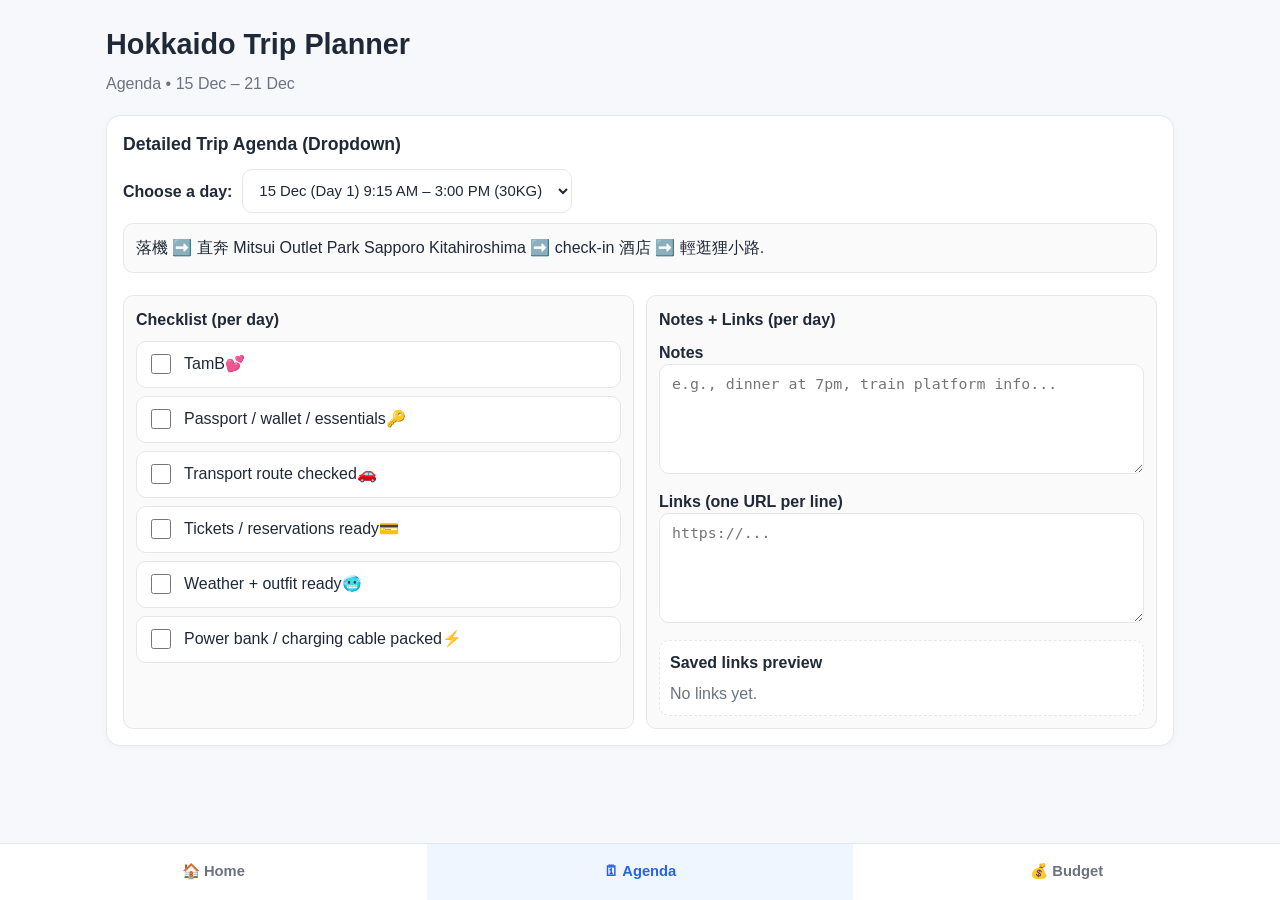
==== agenda.html @ ea69295f "Update Day 7 time in agenda.html" ====
<!DOCTYPE html>
<html lang="en">
<head>
  <meta charset="UTF-8" />
  <meta name="viewport" content="width=device-width, initial-scale=1.0" />
  <meta name="theme-color" content="#2563eb" />
  <link rel="manifest" href="./manifest.json" />
  <title>Hokkaido Trip Planner • Agenda</title>
  <style>
    :root{
      --bg:#f7f8fb;
      --card:#ffffff;
      --text:#1f2937;
      --muted:#6b7280;
      --line:#e5e7eb;
      --brand:#2563eb;
      --brand-soft:#eff6ff;
    }

    *{box-sizing:border-box}

    body{
      margin:0;
      background:var(--bg);
      color:var(--text);
      font-family:Arial, Helvetica, sans-serif;
      line-height:1.45;
      padding-bottom:calc(72px + env(safe-area-inset-bottom));
    }

    .container{
      max-width:1100px;
      margin:24px auto;
      padding:0 16px 24px;
    }

    h1{margin:0 0 6px;font-size:1.8rem}
    .subtitle{color:var(--muted); margin-bottom:20px}

    .card{
      background:var(--card);
      border:1px solid var(--line);
      border-radius:14px;
      padding:16px;
      margin-bottom:16px;
      box-shadow:0 2px 8px rgba(0,0,0,0.03);
    }

    h2{
      font-size:1.1rem;
      margin:0 0 12px;
    }

    .row{
      display:flex;
      gap:10px;
      flex-wrap:wrap;
      align-items:center;
    }

    .muted{color:var(--muted)}

    select, textarea{
      border:1px solid var(--line);
      border-radius:10px;
      padding:10px 12px;
      font-size:0.93rem;
      background:#fff;
      color:var(--text);
    }

    select{
      min-height:44px;
      cursor:pointer;
      min-width:220px;
    }

    textarea{
      width:100%;
      min-height:110px;
      resize:vertical;
    }

    .detail-box{
      margin-top:10px;
      padding:12px;
      border:1px solid var(--line);
      border-radius:10px;
      background:#fafafa;
    }

    .two-col{
      display:grid;
      grid-template-columns:1fr;
      gap:12px;
      margin-top:12px;
    }

    .checklist-list{
      margin:0;
      padding:0;
      list-style:none;
      display:grid;
      gap:8px;
    }

    .check-item{
      display:flex;
      align-items:flex-start;
      gap:10px;
      background:#fff;
      border:1px solid var(--line);
      border-radius:10px;
      padding:10px;
    }

    .check-item input[type="checkbox"]{
      width:20px;
      height:20px;
      margin-top:2px;
      accent-color:var(--brand);
    }

    .saved-links{
      margin-top:10px;
      padding:10px;
      background:#fff;
      border:1px dashed var(--line);
      border-radius:10px;
    }

    .saved-links ul{
      margin:8px 0 0;
      padding-left:18px;
    }

    .saved-links a{
      color:var(--brand);
      text-decoration:none;
      word-break:break-all;
    }

    :focus-visible{
      outline:3px solid #93c5fd;
      outline-offset:2px;
    }

    /* Bottom nav */
    .bottom-nav{
      position:fixed;
      left:0;
      right:0;
      bottom:0;
      display:grid;
      grid-template-columns:repeat(3, 1fr);
      background:#fff;
      border-top:1px solid var(--line);
      z-index:999;
      padding-bottom:env(safe-area-inset-bottom);
    }

    .bottom-nav a{
      text-align:center;
      padding:12px 6px;
      text-decoration:none;
      color:var(--muted);
      font-weight:600;
      font-size:0.92rem;
      min-height:56px;
      display:flex;
      align-items:center;
      justify-content:center;
    }

    .bottom-nav a.active{
      color:var(--brand);
      background:var(--brand-soft);
    }

    @media (min-width:700px){
      .two-col{grid-template-columns:1fr 1fr;}
    }

    @media (max-width:640px){
      .row > *{width:100%}
      select{width:100%}
    }
  </style>
</head>
<body data-page="agenda">
  <div class="container">
    <h1>Hokkaido Trip Planner</h1>
    <div class="subtitle">Agenda • 15 Dec – 21 Dec</div>

    <section class="card">
      <h2>Detailed Trip Agenda (Dropdown)</h2>

      <div class="row">
        <label for="daySelect"><strong>Choose a day:</strong></label>
        <select id="daySelect" aria-label="Choose day for detail, checklist and notes">
          <option value="d1">15 Dec (Day 1) 9:15 AM – 3:00 PM (30KG)</option>
          <option value="d2">16 Dec (Day 2)</option>
          <option value="d3">17 Dec (Day 3)</option>
          <option value="d4">18 Dec (Day 4)</option>
          <option value="d5">19 Dec (Day 5)</option>
          <option value="d6">20 Dec (Day 6)</option>
          <option value="d7">21 Dec (Day 7) 4:30 PM – 9:30 PM (40KG)</option>
        </select>
      </div>

      <div id="dayDetail" class="detail-box" aria-live="polite"></div>

      <div class="two-col">
        <div class="detail-box">
          <strong>Checklist (per day)</strong>
          <ul id="checklistContainer" class="checklist-list" style="margin-top:10px;"></ul>
        </div>

        <div class="detail-box">
          <strong>Notes + Links (per day)</strong>

          <div style="margin-top:10px;">
            <label for="dayNotes"><strong>Notes</strong></label>
            <textarea id="dayNotes" placeholder="e.g., dinner at 7pm, train platform info..."></textarea>
          </div>

          <div style="margin-top:10px;">
            <label for="dayLinks"><strong>Links (one URL per line)</strong></label>
            <textarea id="dayLinks" placeholder="https://..."></textarea>
          </div>

          <div class="saved-links" id="savedLinksPreview">
            <strong>Saved links preview</strong>
            <ul id="savedLinksList"></ul>
            <div id="noLinks" class="muted" style="margin-top:6px;">No links yet.</div>
          </div>
        </div>
      </div>
    </section>
  </div>

  <!-- Bottom Navigation -->
  <nav class="bottom-nav" aria-label="Bottom navigation">
    <a href="./index.html" data-page="home">🏠 Home</a>
    <a href="./agenda.html" data-page="agenda">🗓 Agenda</a>
    <a href="./budget.html" data-page="budget">💰 Budget</a>
  </nav>

  <script>
    // -----------------------------
    // Storage keys (same as original)
    // -----------------------------
    const CHECKLIST_KEY = "hokkaido_trip_checklist_v1";
    const NOTES_KEY = "hokkaido_trip_notes_v1";
    const AGENDA_DAY_KEY = "hokkaido_trip_selected_day_v1";

    // -----------------------------
    // Data
    // -----------------------------
    const agendaDetails = {
      d1: "落機 ➡️ 直奔 Mitsui Outlet Park Sapporo Kitahiroshima ➡️ check-in 酒店 ➡️ 輕逛狸小路.",
      d2: "札幌 ➡️ 小樽, 行小樽運河、堺町通（玻璃工藝、音樂盒博物館、LeTAO甜點）、蒸汽鐘、雪之燈路.",
      d3: "小樽 ➡️ 二世谷 Grand HIRAFU🏂⛷️",
      d4: "二世谷 ➡️ 洞爺湖 睇湖景、溫泉、搭纜車🚡睇火山 ➡️ 去登別睇地獄谷、溫泉旅館🔥",
      d5: "登別 ➡️ 札幌 行白色戀人公園（巧克力+冬季燈光）、購物、吃蟹/成吉思汗烤肉、去支笏湖（Lake Shikotsu）睇冰景",
      d6: "札幌 ➡️ 富良野/美瑛 行Farm Tomita等，睇雪景、Blue Pond",
      d7: "返札幌自由時間 ➡️ 還車 ➡️ 返香港"
    };

    const dayLabels = {
      d1: "15 Dec (Day 1)",
      d2: "16 Dec (Day 2)",
      d3: "17 Dec (Day 3)",
      d4: "18 Dec (Day 4)",
      d5: "19 Dec (Day 5)",
      d6: "20 Dec (Day 6)",
      d7: "21 Dec (Day 7)"
    };

    const defaultChecklistItems = [
      "TamB💕",
      "Passport / wallet / essentials🔑",
      "Transport route checked🚗",
      "Tickets / reservations ready💳",
      "Weather + outfit ready🥶",
      "Power bank / charging cable packed⚡"
    ];

    // -----------------------------
    // Elements
    // -----------------------------
    const daySelect = document.getElementById("daySelect");
    const dayDetail = document.getElementById("dayDetail");
    const checklistContainer = document.getElementById("checklistContainer");
    const dayNotes = document.getElementById("dayNotes");
    const dayLinks = document.getElementById("dayLinks");
    const savedLinksList = document.getElementById("savedLinksList");
    const noLinks = document.getElementById("noLinks");

    // -----------------------------
    // Helpers
    // -----------------------------
    function readJSON(key, fallback) {
      try {
        const raw = localStorage.getItem(key);
        return raw ? JSON.parse(raw) : fallback;
      } catch {
        return fallback;
      }
    }

    function writeJSON(key, data) {
      localStorage.setItem(key, JSON.stringify(data));
    }

    function currentDayKey() {
      return daySelect.value;
    }

    function initBottomNav() {
      const page = document.body.dataset.page;
      document.querySelectorAll(".bottom-nav a").forEach(a => {
        if (a.dataset.page === page) a.classList.add("active");
      });
    }

    // -----------------------------
    // Render functions
    // -----------------------------
    function renderDayDetail() {
      dayDetail.textContent = agendaDetails[currentDayKey()] || "";
    }

    function renderChecklistAndNotes() {
      const d = currentDayKey();

      // checklist
      const allChecklist = readJSON(CHECKLIST_KEY, {});
      const dayState = allChecklist[d] || defaultChecklistItems.map(() => false);
      checklistContainer.innerHTML = "";

      defaultChecklistItems.forEach((item, idx) => {
        const li = document.createElement("li");
        li.className = "check-item";

        const cb = document.createElement("input");
        cb.type = "checkbox";
        cb.checked = !!dayState[idx];
        cb.setAttribute("aria-label", `${item} for ${dayLabels[d]}`);
        cb.addEventListener("change", () => {
          const latest = readJSON(CHECKLIST_KEY, {});
          const arr = latest[d] || defaultChecklistItems.map(() => false);
          arr[idx] = cb.checked;
          latest[d] = arr;
          writeJSON(CHECKLIST_KEY, latest);
        });

        const text = document.createElement("span");
        text.textContent = item;

        li.appendChild(cb);
        li.appendChild(text);
        checklistContainer.appendChild(li);
      });

      // notes + links
      const allNotes = readJSON(NOTES_KEY, {});
      dayNotes.value = allNotes[d]?.notes || "";
      dayLinks.value = allNotes[d]?.links || "";
      renderLinksPreview(dayLinks.value);
    }

    function renderLinksPreview(rawText) {
      savedLinksList.innerHTML = "";
      const lines = (rawText || "")
        .split("\n")
        .map(s => s.trim())
        .filter(Boolean);

      if (!lines.length) {
        noLinks.style.display = "block";
        return;
      }

      noLinks.style.display = "none";

      lines.forEach(url => {
        const li = document.createElement("li");
        const a = document.createElement("a");

        let href = url;
        if (!/^https?:\/\//i.test(href)) href = "https://" + href;

        a.href = href;
        a.target = "_blank";
        a.rel = "noopener noreferrer";
        a.textContent = url;

        li.appendChild(a);
        savedLinksList.appendChild(li);
      });
    }

    function saveNotesForCurrentDay() {
      const d = currentDayKey();
      const allNotes = readJSON(NOTES_KEY, {});
      allNotes[d] = {
        notes: dayNotes.value,
        links: dayLinks.value
      };
      writeJSON(NOTES_KEY, allNotes);
    }

    // -----------------------------
    // Events
    // -----------------------------
    daySelect.addEventListener("change", () => {
      localStorage.setItem(AGENDA_DAY_KEY, daySelect.value);
      renderDayDetail();
      renderChecklistAndNotes();
    });

    dayNotes.addEventListener("input", saveNotesForCurrentDay);

    dayLinks.addEventListener("input", () => {
      saveNotesForCurrentDay();
      renderLinksPreview(dayLinks.value);
    });

    // -----------------------------
    // Init
    // -----------------------------
    (function init() {
      initBottomNav();

      const savedDay = localStorage.getItem(AGENDA_DAY_KEY);
      if (savedDay && agendaDetails[savedDay]) {
        daySelect.value = savedDay;
      }

      renderDayDetail();
      renderChecklistAndNotes();
    })();

    // Optional PWA service worker registration
    if ("serviceWorker" in navigator) {
      window.addEventListener("load", () => {
        navigator.serviceWorker
          .register("./service-worker.js")
          .catch(err => console.warn("Service Worker registration failed:", err));
      });
    }
  </script>
</body>
</html>
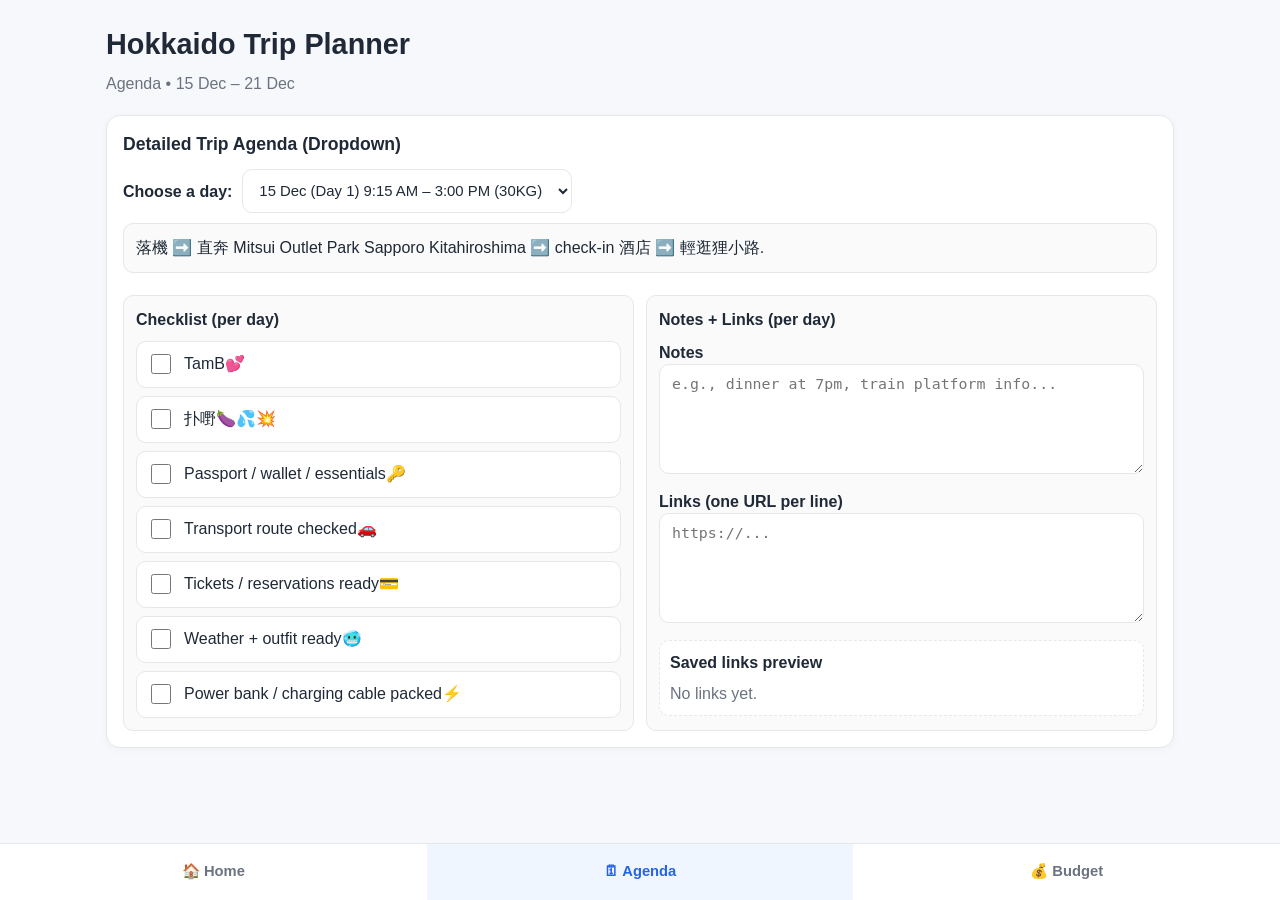
==== commit 639b545b: "Add new checklist item to agenda" ====
--- a/agenda.html
+++ b/agenda.html
@@ -279,6 +279,7 @@
 
     const defaultChecklistItems = [
       "TamB💕",
+      "扑嘢🍆💦💥",
       "Passport / wallet / essentials🔑",
       "Transport route checked🚗",
       "Tickets / reservations ready💳",
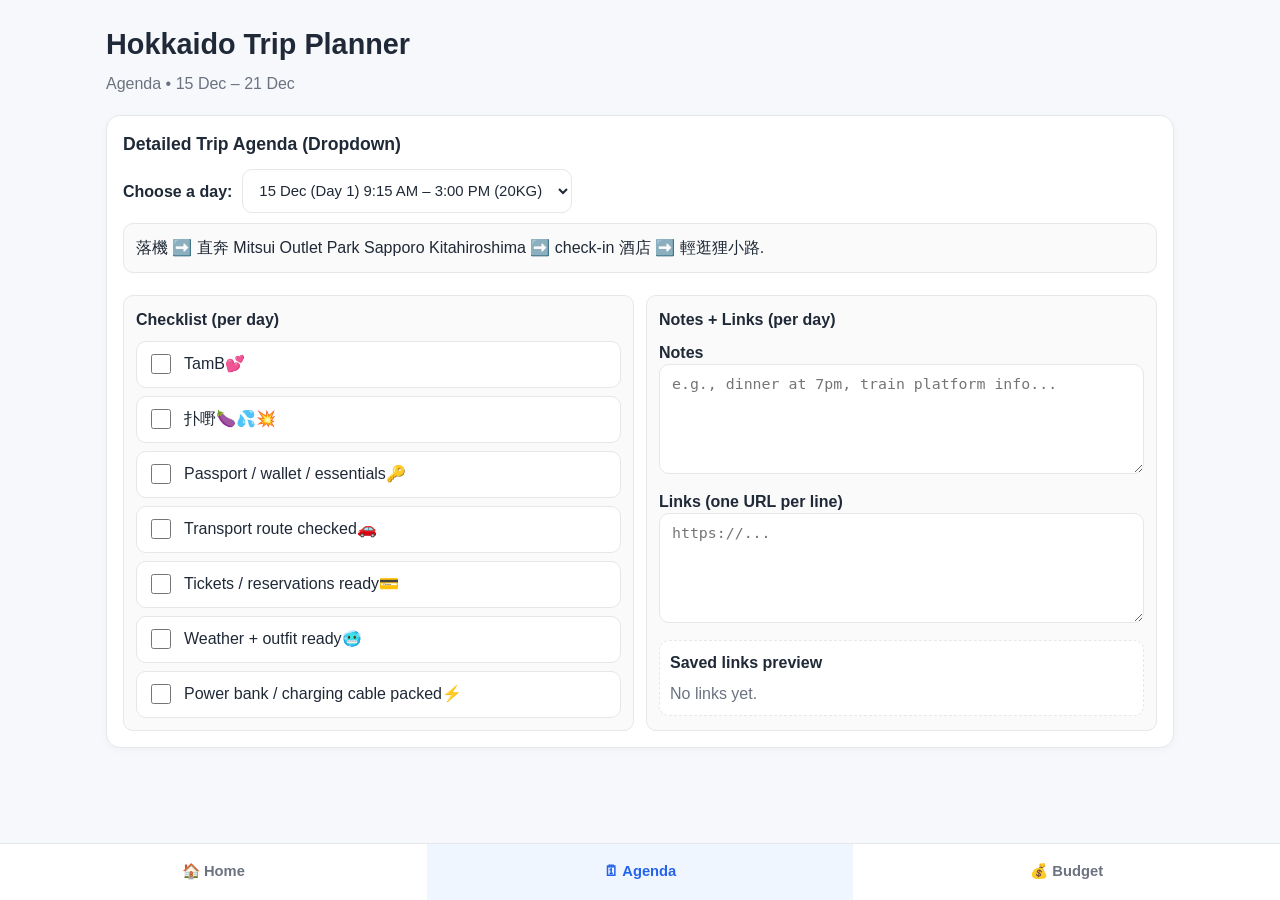
==== commit d64fd3db: "Update agenda options and descriptions for days" ====
--- a/agenda.html
+++ b/agenda.html
@@ -198,13 +198,14 @@
       <div class="row">
         <label for="daySelect"><strong>Choose a day:</strong></label>
         <select id="daySelect" aria-label="Choose day for detail, checklist and notes">
-          <option value="d1">15 Dec (Day 1) 9:15 AM – 3:00 PM (30KG)</option>
+          <option value="d1">15 Dec (Day 1) 9:15 AM – 3:00 PM (20KG)</option>
           <option value="d2">16 Dec (Day 2)</option>
           <option value="d3">17 Dec (Day 3)</option>
           <option value="d4">18 Dec (Day 4)</option>
           <option value="d5">19 Dec (Day 5)</option>
           <option value="d6">20 Dec (Day 6)</option>
-          <option value="d7">21 Dec (Day 7) 4:30 PM – 9:30 PM (40KG)</option>
+          <option value="d6">21 Dec (Day 7)</option>
+          <option value="d7">22 Dec (Day 8) 4:00 PM – 9:30 PM (30KG)</option>
         </select>
       </div>
 
@@ -262,9 +263,11 @@
       d2: "札幌 ➡️ 小樽, 行小樽運河、堺町通（玻璃工藝、音樂盒博物館、LeTAO甜點）、蒸汽鐘、雪之燈路.",
       d3: "小樽 ➡️ 二世谷 Grand HIRAFU🏂⛷️",
       d4: "二世谷 ➡️ 洞爺湖 睇湖景、溫泉、搭纜車🚡睇火山 ➡️ 去登別睇地獄谷、溫泉旅館🔥",
-      d5: "登別 ➡️ 札幌 行白色戀人公園（巧克力+冬季燈光）、購物、吃蟹/成吉思汗烤肉、去支笏湖（Lake Shikotsu）睇冰景",
-      d6: "札幌 ➡️ 富良野/美瑛 行Farm Tomita等，睇雪景、Blue Pond",
-      d7: "返札幌自由時間 ➡️ 還車 ➡️ 返香港"
+      d5: "登別伊達時代村 ➡️ 札幌 行白色戀人公園（巧克力+冬季燈光）、成吉思汗烤肉、去Lake Shikotsu睇冰景",
+      d6: "札幌 ➡️ 富良野旭山動物園睇企鵝巡遊 ➡️ Blue Pond & 聖誕樹 & 白鬚瀑布 ➡️ 🌃 去精靈露台 & 歡寒村",
+      d7: "➡️四季彩之丘/千代田牧場，睇小動物&玩雪地摩托",
+      d8: "返札幌自由時間 ➡️ 還車 ➡️ 返香港"
+      
     };
 
     const dayLabels = {
@@ -274,7 +277,8 @@
       d4: "18 Dec (Day 4)",
       d5: "19 Dec (Day 5)",
       d6: "20 Dec (Day 6)",
-      d7: "21 Dec (Day 7)"
+      d7: "21 Dec (Day 6)",
+      d8: "22 Dec (Day 7)"
     };
 
     const defaultChecklistItems = [
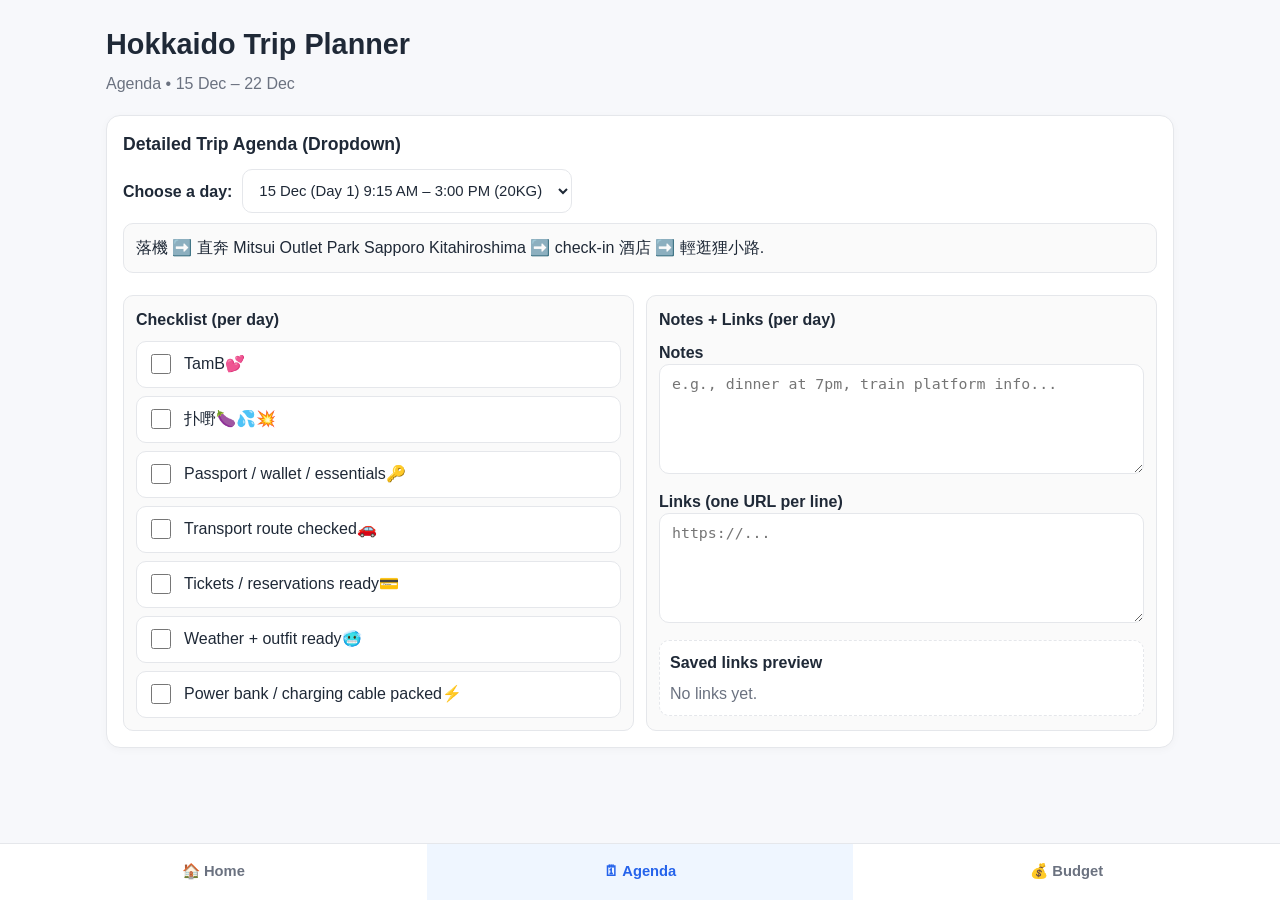
==== commit 482ddd1a: "Update agenda.html" ====
--- a/agenda.html
+++ b/agenda.html
@@ -190,7 +190,7 @@
 <body data-page="agenda">
   <div class="container">
     <h1>Hokkaido Trip Planner</h1>
-    <div class="subtitle">Agenda • 15 Dec – 21 Dec</div>
+    <div class="subtitle">Agenda • 15 Dec – 22 Dec</div>
 
     <section class="card">
       <h2>Detailed Trip Agenda (Dropdown)</h2>
@@ -267,7 +267,6 @@
       d6: "札幌 ➡️ 富良野旭山動物園睇企鵝巡遊 ➡️ Blue Pond & 聖誕樹 & 白鬚瀑布 ➡️ 🌃 去精靈露台 & 歡寒村",
       d7: "➡️四季彩之丘/千代田牧場，睇小動物&玩雪地摩托",
       d8: "返札幌自由時間 ➡️ 還車 ➡️ 返香港"
-      
     };
 
     const dayLabels = {
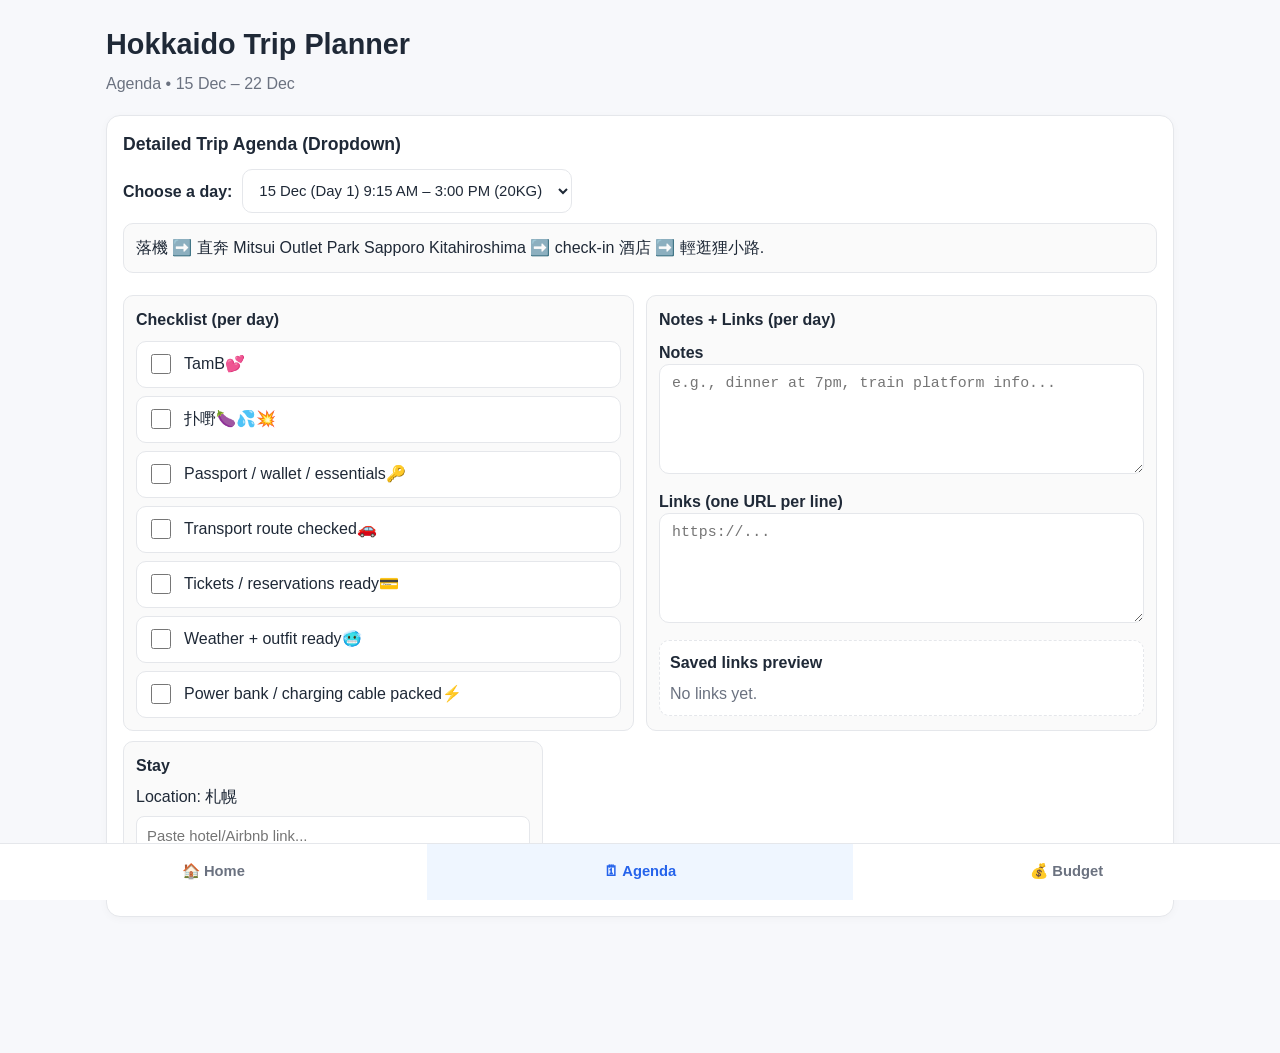
==== commit 35150a00: "Add hotel link input and preview to agenda" ====
--- a/agenda.html
+++ b/agenda.html
@@ -16,9 +16,7 @@
       --brand:#2563eb;
       --brand-soft:#eff6ff;
     }
-
     *{box-sizing:border-box}
-
     body{
       margin:0;
       background:var(--bg);
@@ -27,16 +25,13 @@
       line-height:1.45;
       padding-bottom:calc(72px + env(safe-area-inset-bottom));
     }
-
     .container{
       max-width:1100px;
       margin:24px auto;
       padding:0 16px 24px;
     }
-
     h1{margin:0 0 6px;font-size:1.8rem}
     .subtitle{color:var(--muted); margin-bottom:20px}
-
     .card{
       background:var(--card);
       border:1px solid var(--line);
@@ -45,22 +40,18 @@
       margin-bottom:16px;
       box-shadow:0 2px 8px rgba(0,0,0,0.03);
     }
-
     h2{
       font-size:1.1rem;
       margin:0 0 12px;
     }
-
     .row{
       display:flex;
       gap:10px;
       flex-wrap:wrap;
       align-items:center;
     }
-
     .muted{color:var(--muted)}
-
-    select, textarea{
+    select, textarea, input{
       border:1px solid var(--line);
       border-radius:10px;
       padding:10px 12px;
@@ -68,19 +59,16 @@
       background:#fff;
       color:var(--text);
     }
-
     select{
       min-height:44px;
       cursor:pointer;
       min-width:220px;
     }
-
     textarea{
       width:100%;
       min-height:110px;
       resize:vertical;
     }
-
     .detail-box{
       margin-top:10px;
       padding:12px;
@@ -88,14 +76,12 @@
       border-radius:10px;
       background:#fafafa;
     }
-
     .two-col{
       display:grid;
       grid-template-columns:1fr;
       gap:12px;
       margin-top:12px;
     }
-
     .checklist-list{
       margin:0;
       padding:0;
@@ -103,7 +89,6 @@
       display:grid;
       gap:8px;
     }
-
     .check-item{
       display:flex;
       align-items:flex-start;
@@ -113,14 +98,12 @@
       border-radius:10px;
       padding:10px;
     }
-
     .check-item input[type="checkbox"]{
       width:20px;
       height:20px;
       margin-top:2px;
       accent-color:var(--brand);
     }
-
     .saved-links{
       margin-top:10px;
       padding:10px;
@@ -128,24 +111,19 @@
       border:1px dashed var(--line);
       border-radius:10px;
     }
-
     .saved-links ul{
       margin:8px 0 0;
       padding-left:18px;
     }
-
     .saved-links a{
       color:var(--brand);
       text-decoration:none;
       word-break:break-all;
     }
-
     :focus-visible{
       outline:3px solid #93c5fd;
       outline-offset:2px;
     }
-
-    /* Bottom nav */
     .bottom-nav{
       position:fixed;
       left:0;
@@ -158,7 +136,6 @@
       z-index:999;
       padding-bottom:env(safe-area-inset-bottom);
     }
-
     .bottom-nav a{
       text-align:center;
       padding:12px 6px;
@@ -171,16 +148,13 @@
       align-items:center;
       justify-content:center;
     }
-
     .bottom-nav a.active{
       color:var(--brand);
       background:var(--brand-soft);
     }
-
     @media (min-width:700px){
       .two-col{grid-template-columns:1fr 1fr;}
     }
-
     @media (max-width:640px){
       .row > *{width:100%}
       select{width:100%}
@@ -204,8 +178,8 @@
           <option value="d4">18 Dec (Day 4)</option>
           <option value="d5">19 Dec (Day 5)</option>
           <option value="d6">20 Dec (Day 6)</option>
-          <option value="d6">21 Dec (Day 7)</option>
-          <option value="d7">22 Dec (Day 8) 4:00 PM – 9:30 PM (30KG)</option>
+          <option value="d7">21 Dec (Day 7)</option>
+          <option value="d8">22 Dec (Day 8) 4:00 PM – 9:30 PM (30KG)</option>
         </select>
       </div>
 
@@ -219,17 +193,14 @@
 
         <div class="detail-box">
           <strong>Notes + Links (per day)</strong>
-
           <div style="margin-top:10px;">
             <label for="dayNotes"><strong>Notes</strong></label>
             <textarea id="dayNotes" placeholder="e.g., dinner at 7pm, train platform info..."></textarea>
           </div>
-
           <div style="margin-top:10px;">
             <label for="dayLinks"><strong>Links (one URL per line)</strong></label>
             <textarea id="dayLinks" placeholder="https://..."></textarea>
           </div>
-
           <div class="saved-links" id="savedLinksPreview">
             <strong>Saved links preview</strong>
             <ul id="savedLinksList"></ul>
@@ -237,10 +208,26 @@
           </div>
         </div>
       </div>
+
+      <!-- Tiny Stay Box -->
+      <div class="detail-box" style="max-width:420px;">
+        <strong>Stay</strong>
+        <div style="margin-top:8px;">
+          Location: <span id="stayLocation">-</span>
+        </div>
+        <div style="margin-top:8px;">
+          <input
+            id="hotelLink"
+            type="url"
+            placeholder="Paste hotel/Airbnb link..."
+            style="width:100%; min-height:40px; border:1px solid var(--line); border-radius:8px; padding:8px 10px;"
+          />
+        </div>
+        <div id="hotelPreview" style="margin-top:8px;"></div>
+      </div>
     </section>
   </div>
 
-  <!-- Bottom Navigation -->
   <nav class="bottom-nav" aria-label="Bottom navigation">
     <a href="./index.html" data-page="home">🏠 Home</a>
     <a href="./agenda.html" data-page="agenda">🗓 Agenda</a>
@@ -249,11 +236,12 @@
 
   <script>
     // -----------------------------
-    // Storage keys (same as original)
+    // Storage keys
     // -----------------------------
     const CHECKLIST_KEY = "hokkaido_trip_checklist_v1";
     const NOTES_KEY = "hokkaido_trip_notes_v1";
     const AGENDA_DAY_KEY = "hokkaido_trip_selected_day_v1";
+    const HOTEL_LINK_KEY = "hokkaido_trip_hotel_links_v1";
 
     // -----------------------------
     // Data
@@ -276,8 +264,19 @@
       d4: "18 Dec (Day 4)",
       d5: "19 Dec (Day 5)",
       d6: "20 Dec (Day 6)",
-      d7: "21 Dec (Day 6)",
-      d8: "22 Dec (Day 7)"
+      d7: "21 Dec (Day 7)",
+      d8: "22 Dec (Day 8)"
+    };
+
+    const dayLocation = {
+      d1: "札幌",
+      d2: "小樽",
+      d3: "二世谷",
+      d4: "洞爺湖 / 登別",
+      d5: "登別 / 札幌",
+      d6: "富良野 / 旭川",
+      d7: "美瑛 / 札幌",
+      d8: "札幌"
     };
 
     const defaultChecklistItems = [
@@ -300,6 +299,10 @@
     const dayLinks = document.getElementById("dayLinks");
     const savedLinksList = document.getElementById("savedLinksList");
     const noLinks = document.getElementById("noLinks");
+
+    const stayLocation = document.getElementById("stayLocation");
+    const hotelLink = document.getElementById("hotelLink");
+    const hotelPreview = document.getElementById("hotelPreview");
 
     // -----------------------------
     // Helpers
@@ -387,19 +390,15 @@
       }
 
       noLinks.style.display = "none";
-
       lines.forEach(url => {
         const li = document.createElement("li");
         const a = document.createElement("a");
-
         let href = url;
         if (!/^https?:\/\//i.test(href)) href = "https://" + href;
-
         a.href = href;
         a.target = "_blank";
         a.rel = "noopener noreferrer";
         a.textContent = url;
-
         li.appendChild(a);
         savedLinksList.appendChild(li);
       });
@@ -415,6 +414,25 @@
       writeJSON(NOTES_KEY, allNotes);
     }
 
+    function renderStayMini() {
+      const d = currentDayKey();
+      stayLocation.textContent = dayLocation[d] || "-";
+
+      const allLinks = readJSON(HOTEL_LINK_KEY, {});
+      const link = allLinks[d] || "";
+      hotelLink.value = link;
+
+      if (!link.trim()) {
+        hotelPreview.innerHTML = '<span class="muted">No hotel link yet.</span>';
+        return;
+      }
+
+      let href = link.trim();
+      if (!/^https?:\/\//i.test(href)) href = "https://" + href;
+
+      hotelPreview.innerHTML = `<a href="${href}" target="_blank" rel="noopener noreferrer">Open hotel link</a>`;
+    }
+
     // -----------------------------
     // Events
     // -----------------------------
@@ -422,28 +440,35 @@
       localStorage.setItem(AGENDA_DAY_KEY, daySelect.value);
       renderDayDetail();
       renderChecklistAndNotes();
+      renderStayMini();
     });
 
     dayNotes.addEventListener("input", saveNotesForCurrentDay);
-
     dayLinks.addEventListener("input", () => {
       saveNotesForCurrentDay();
       renderLinksPreview(dayLinks.value);
     });
 
+    hotelLink.addEventListener("input", () => {
+      const d = currentDayKey();
+      const allLinks = readJSON(HOTEL_LINK_KEY, {});
+      allLinks[d] = hotelLink.value.trim();
+      writeJSON(HOTEL_LINK_KEY, allLinks);
+      renderStayMini();
+    });
+
     // -----------------------------
     // Init
     // -----------------------------
     (function init() {
       initBottomNav();
-
       const savedDay = localStorage.getItem(AGENDA_DAY_KEY);
       if (savedDay && agendaDetails[savedDay]) {
         daySelect.value = savedDay;
       }
-
       renderDayDetail();
       renderChecklistAndNotes();
+      renderStayMini();
     })();
 
     // Optional PWA service worker registration
@@ -457,4 +482,3 @@
   </script>
 </body>
 </html>
-
